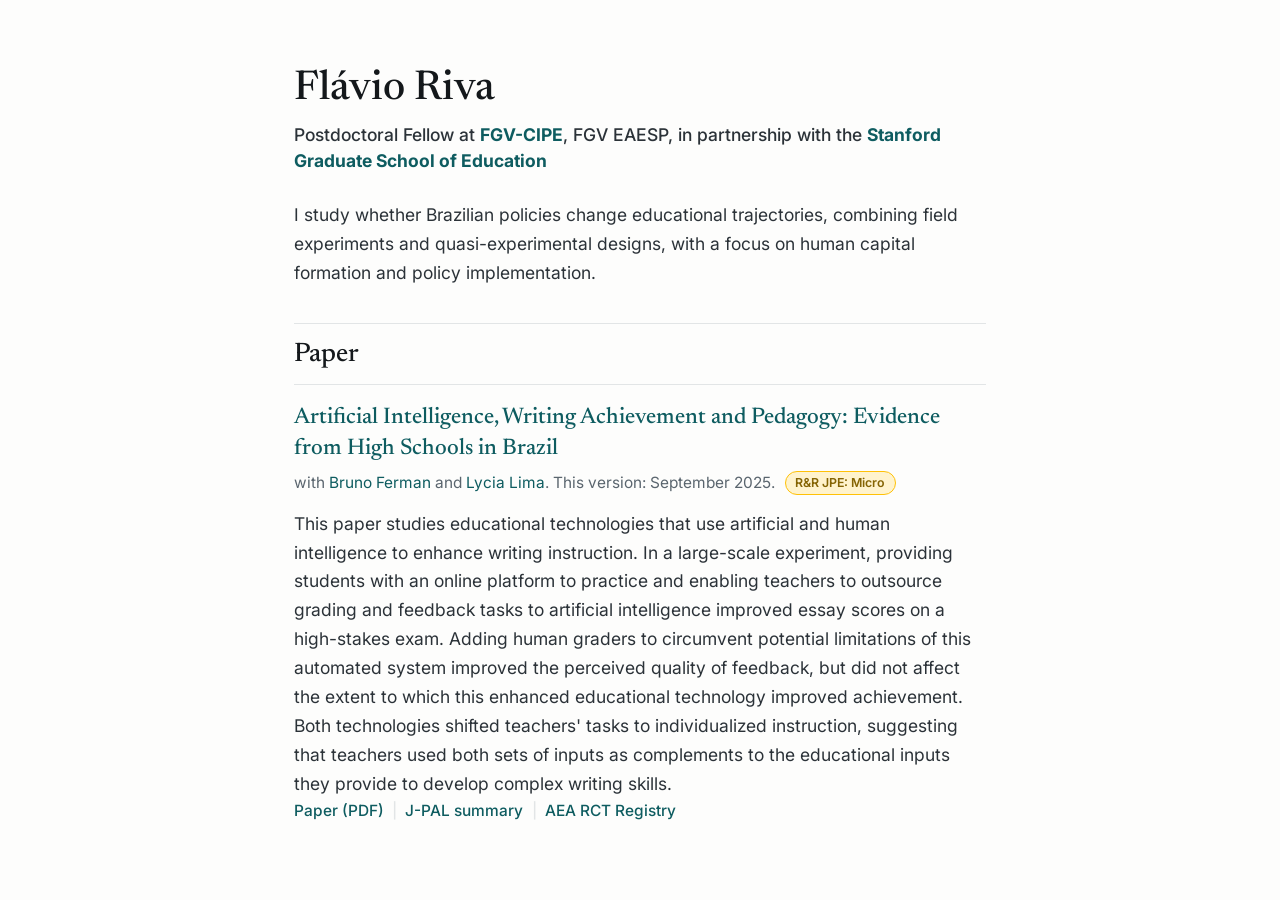
==== gse/index.html @ d87bec22 "gse page Co-Authored-By: Claude Opus 5.5 <noreply@anthropic.com>" ====
<!DOCTYPE html>
<html lang="en" data-lang="en" data-read="day">
<head>
<meta charset="utf-8">
<meta name="viewport" content="width=device-width, initial-scale=1">
<title>Flávio Riva | Stanford GSE and FGV-CIPE</title>
<meta name="description" content="Flávio Riva, postdoctoral fellow at FGV-CIPE in partnership with the Stanford Graduate School of Education. Artificial Intelligence, Writing Achievement and Pedagogy.">
<link rel="icon" href="../favicon.svg" type="image/svg+xml">
<link rel="preconnect" href="https://fonts.googleapis.com">
<link rel="preconnect" href="https://fonts.gstatic.com" crossorigin>
<link rel="stylesheet" href="https://fonts.googleapis.com/css2?family=Inter:wght@400;500;600&family=Newsreader:opsz,wght@6..72,400;6..72,500&display=swap">
<link rel="stylesheet" href="../style.css">
<style>
  /* One-page card: the Stanford GSE fellowship and one paper. */
  .gse { max-width: 720px; margin: 0 auto; padding: 64px 24px 72px; }
  .gse h1 { font: 500 40px/1.15 var(--day-serif, Georgia, serif); color: var(--ink); margin: 0 0 8px; }
  .gse .role { font: 500 17px/1.5 var(--sans); color: var(--text-old); margin: 0 0 26px; }
  .gse .role a, .gse .paper a { color: #0e5c60; text-decoration: none; }
  .gse .role a:hover, .gse .paper a:hover { text-decoration: underline; }
  .gse p { font: 400 17px/1.65 var(--sans); color: var(--text-old); }
  .gse h2 { font: 500 24px/1.25 var(--day-serif, Georgia, serif); color: var(--ink); letter-spacing: 0; text-transform: none; margin: 34px 0 12px; }
  .gse .paper { border-top: 1px solid var(--rule); padding-top: 18px; }
  .gse .title { font: 500 22px/1.35 var(--day-serif, Georgia, serif); margin: 0 0 6px; }
  .gse .meta { font: 400 15px/1.5 var(--sans); color: var(--muted); margin: 0 0 14px; }
  .gse .badge { display: inline-block; font: 600 12px/1 var(--sans); padding: 5px 9px; border-radius: 999px;
    background: #fff3cd; color: #856404; border: 1px solid #ffc107; margin-left: 6px; vertical-align: 1px; }
  .gse .links { font: 500 15px/1.6 var(--sans); }
  .gse .links .sep { color: var(--rule); margin: 0 8px; }
</style>
</head>
<body>
<main class="gse">
  <h1>Flávio Riva</h1>
  <p class="role">Postdoctoral Fellow at <a href="https://eaesp.fgv.br/centros/centro-estudos-implementacao-politicas-educacionais" target="_blank" rel="noopener">FGV-CIPE</a>, FGV EAESP, in partnership with the <a href="https://ed.stanford.edu" target="_blank" rel="noopener">Stanford Graduate School of Education</a></p>

  <p>I study whether Brazilian policies change educational trajectories, combining field experiments and quasi-experimental designs, with a focus on human capital formation and policy implementation.</p>

  <h2>Paper</h2>
  <div class="paper">
    <p class="title"><a href="../papers/ferman_lima_riva_2025_ai_writing_pedagogy.pdf" target="_blank" rel="noopener">Artificial Intelligence, Writing Achievement and Pedagogy: Evidence from High Schools in Brazil</a></p>
    <p class="meta">with <a href="https://sites.google.com/site/brunoferman/home" target="_blank" rel="noopener">Bruno Ferman</a> and <a href="https://scholar.google.com/citations?user=igTAkdwAAAAJ&amp;hl=pt-BR" target="_blank" rel="noopener">Lycia Lima</a>. This version: September 2025. <span class="badge">R&amp;R JPE: Micro</span></p>
    <p>This paper studies educational technologies that use artificial and human intelligence to enhance writing instruction. In a large-scale experiment, providing students with an online platform to practice and enabling teachers to outsource grading and feedback tasks to artificial intelligence improved essay scores on a high-stakes exam. Adding human graders to circumvent potential limitations of this automated system improved the perceived quality of feedback, but did not affect the extent to which this enhanced educational technology improved achievement. Both technologies shifted teachers' tasks to individualized instruction, suggesting that teachers used both sets of inputs as complements to the educational inputs they provide to develop complex writing skills.</p>
    <p class="links"><a href="../papers/ferman_lima_riva_2025_ai_writing_pedagogy.pdf" target="_blank" rel="noopener">Paper (PDF)</a><span class="sep">|</span><a href="https://www.povertyactionlab.org/evaluation/impact-artificial-intelligence-learning-brazil" target="_blank" rel="noopener">J-PAL summary</a><span class="sep">|</span><a href="https://www.socialscienceregistry.org/trials/3729" target="_blank" rel="noopener">AEA RCT Registry</a></p>
  </div>
</main>
</body>
</html>
---- style.css ----
/* Layout: sticky identity sidebar beside one reading column (sebotero.github.io); Noto Sans
   throughout (gautam-rao.com). Entries follow the Google Site: bold blue title, coauthors,
   status line, "Other materials" links in red and "Media coverage" links in green, separated
   by bars; numbering as on psantanna.com ([WP6] ... [WP1], [2] ... [1]). Tags are coloured by area. No italics anywhere. */
:root {
  --bg: #f4f7fa; --side: #e6ecf3; --ink: #1b2230; --ink-2: #384152; --muted: #5d6879; --rule: #d9e0e9;
  --text-old: #3e4757; --title: #1155cc; --coauth: #0b5394; --mat: #cc0000; --media: #38761d; --navy: #1e325c;
  /* Areas */
  --lab: #b52e2f; --hea: #006ea0; --edu: #467a37; --ec: #c3611d; --vio: #a73946; --age: #1e325c;
  /* Program colours, from each program's logo: Primeira Infância Melhor, Programa Saúde na Escola, Saúde da Família */
  --pim: #eb1587; --pse: #1e7b34; --fhp: #e0482b; --emti: #006e46; /* Piauí paper: link green of the paper and its figures */
  --rr-bg: #fff3cd; --rr-fg: #856404; --rr-bd: #ffc107; --dr-bg: #e3e8fa; --dr-fg: #2c3f9e; --dr-bd: #b4c0f0;
  --so-bg: #eef0f3; --so-fg: #4a5360; --so-bd: #d5d9df; --fi-bg: #e4eedf; --fi-fg: #2f5524; --fi-bd: #b5cfaa;
  --serif: Georgia, serif;
  --sans: "Noto Sans", "Helvetica Neue", Helvetica, Arial, sans-serif;
  color-scheme: light;
}
@media (prefers-color-scheme: dark) {
  :root { --bg: #121417; --side: #1a1d21; --ink: #e8e9eb; --ink-2: #c6cad0; --muted: #98a0aa; --rule: #2c3036;
          --text-old: #c6cad0; --title: #8ab4f8; --coauth: #9cc3ef; --mat: #ff8a80; --media: #81c995; --navy: #aebde3;
          --lab: #f08a8b; --hea: #5fb7e0; --edu: #8cc47a; --ec: #f0a060; --vio: #e38a95; --age: #aebde3; --pim: #f472b6; --emti: #a0cd96; --pse: #6fcf84; --fhp: #ff8a65;
          --rr-bg: #3a3112; --rr-fg: #f3d27a; --rr-bd: #8a6d1a; --dr-bg: #1c2550; --dr-fg: #b4c0f0; --dr-bd: #3a4fa8;
          --so-bg: #23272d; --so-fg: #b4bcc6; --so-bd: #3a4049; --fi-bg: #1d2e18; --fi-fg: #a8d197; --fi-bd: #3f6633; color-scheme: dark; }
}
* { box-sizing: border-box; }
html { -webkit-text-size-adjust: 100%; scroll-behavior: smooth; }
/* Whole page scaled on desktop (text, sidebar, photo and column together): 1.1 x 15/16, i.e. 10% larger and then one point smaller; phones keep their own layout. */
@media (min-width: 861px) { body { zoom: 1.03; } }
body { margin: 0; background: var(--bg); color: var(--ink); font: 16px/1.6 var(--sans); font-style: normal; }
/* Type after cristobalotero.com: Roboto bold for the name (after flavia-leite.github.io), Lato bold for paper titles, Noto Sans for everything else. */
h2, .tags, .badge, .tg, .lang-toggle, .num, .legend, .updated, .art-credit { font-family: var(--sans); }
i, em, cite { font-style: normal; }
a { color: var(--title); text-decoration: none; }
/* Links to papers on a named program: the program's colour and a small logo before the title */
a.pim, .bio a.pim, .ptitle a.pim { color: var(--pim); }
a.pse, .bio a.pse, .ptitle a.pse { color: var(--pse); }
a.fhp, .bio a.fhp, .ptitle a.fhp { color: var(--fhp); }
a.emti, .bio a.emti, .ptitle a.emti { color: var(--emti); }
.pim-logo, .prog-logo { height: 1.1em; width: auto; vertical-align: -0.2em; margin-right: 0.3em; }
a:hover { text-decoration: underline; text-underline-offset: 3px; }
a:focus-visible, button:focus-visible { outline: 2px solid var(--title); outline-offset: 2px; border-radius: 2px; }
p { margin: 0; }
b, strong { font-weight: 700; }

.wrap { display: grid; grid-template-columns: 280px minmax(0, 1fr); min-height: 100vh; }
.side { background: var(--side); border-right: 1px solid var(--rule); }
.side-inner { position: sticky; top: 0; padding: 44px 28px 32px; z-index: 1; display: grid; gap: 14px; }
/* Name set like flavia-leite.github.io: Roboto bold. */
.name { font: 700 30px/1.15 "Roboto", var(--sans); margin: 0; color: var(--ink); }
.name .nw { white-space: nowrap; }
.role { font-size: 14px; line-height: 1.45; color: var(--ink-2); }
.role a { font-weight: 700; color: var(--coauth); }
.role.muted { color: var(--muted); }
/* The hand-drawn stairs (ink lines only, no paper edge) at the top right of the reading column,
   where a portrait would usually sit; the edges fade into the page. */
/* Portrait in a round bubble with a soft lift (after flavia-leite.github.io), top right of the text. */
.portrait { width: 150px; height: 150px; object-fit: cover; object-position: 50% 22%; border-radius: 50%;
  margin: 0 0 6px; box-shadow: 0 2px 5px rgba(0,0,0,.16), 0 2px 10px rgba(0,0,0,.12); }
/* The original ink-and-wash drawing closes the page. */
.art { margin: 64px 0 0; max-width: 480px; }
/* The portrait now closes the page, after the drawing. */
.portrait-end { margin: 28px 0 0; }
.portrait-end .portrait { margin: 0; }
.art img { width: 100%; height: auto; display: block; border-radius: 2px; }
.art figcaption { margin-top: 6px; font: 12px/1.4 var(--sans); color: var(--muted); }
.art figcaption a { color: var(--muted); text-decoration: underline; text-decoration-color: var(--rule); }
.sections { display: grid; gap: 4px; margin-top: 10px; font-size: 14.5px; }
.sections a { color: var(--ink-2); font-weight: 500; }
.sections a:hover { color: var(--title); }
.lang-toggle { margin-top: 12px; font: 600 13px/1.35 var(--sans); color: var(--navy); background: transparent;
  border: 1px solid var(--navy); border-radius: 6px; padding: 7px 10px; cursor: pointer; text-align: left; }
.lang-toggle:hover { background: var(--navy); color: var(--bg); }
.updated { margin-top: 18px; font-size: 12.5px; color: var(--muted); }

.content { padding: 52px 56px 64px; max-width: 968px; /* wide enough for every working-paper and publication title on one line */ }
.contact { display: flex; flex-wrap: wrap; gap: 6px 10px; font-size: 15px; color: var(--muted); }
.contact a { font-weight: 500; }
/* Main text as on the old sites (Google Site, flavioriva-policy.github.io/site): Noto Sans, regular
   weight, soft grey, links in regular-weight blue, no bold. */
.bio { margin-top: 22px; display: grid; gap: 12px; font: 400 16.5px/1.6 var(--sans); color: var(--text-old); }
.bio a { font-weight: 600; color: var(--title); }
/* Main projects as a short bulleted list closing the bio. */
.current ul { margin: 6px 0 0; padding-left: 20px; display: grid; gap: 4px; }
.current li::marker { color: var(--muted); }

/* Area legend */
.legend { margin-top: 18px; display: flex; flex-wrap: wrap; align-items: center; gap: 6px 14px; font-size: 13px; color: var(--muted); }
.legend .k { display: inline-flex; align-items: center; gap: 6px; color: var(--ink-2); font: 500 13px/1.6 var(--sans);
  background: none; border: 1px solid transparent; border-radius: 999px; padding: 0 8px 0 6px; cursor: pointer; }
.legend .k::before { content: ""; width: 10px; height: 10px; border-radius: 50%; background: var(--c); }
.legend .k:hover { border-color: color-mix(in srgb, var(--c) 45%, transparent); }
.legend .k.on { color: #fff; background: var(--c); }
.legend .k.on::before { background: #fff; }
/* Filter: tags are clickable; the active one is filled in its area colour. */
.tags > span { cursor: pointer; transition: background-color .12s, color .12s; }
.tags > span:hover { background: color-mix(in srgb, var(--c) 18%, transparent); }
.tags > span:focus-visible { outline: 2px solid var(--c); outline-offset: 1px; }
.tags > span.on { background: var(--c); color: #fff; border-color: var(--c); }
.filterbar { position: sticky; top: 0; z-index: 2; margin-top: 16px; padding: 8px 12px; background: var(--side); border: 1px solid var(--rule);
  border-radius: 6px; font: 14px/1.5 var(--sans); color: var(--ink-2); display: flex; flex-wrap: wrap; align-items: center; gap: 4px 8px; }
.filterbar[hidden] { display: none; }
.ftag { color: var(--c, var(--navy)); font-weight: 700; }
.fclear { margin-left: auto; font: 600 13px/1.4 var(--sans); color: var(--navy); background: none; border: 1px solid var(--rule); border-radius: 999px; padding: 2px 10px; cursor: pointer; }
.fclear:hover { border-color: var(--navy); }
section[hidden], ol.papers > li[hidden] { display: none; }

h2 { font: 700 13px/1.3 var(--sans); letter-spacing: 0.12em; text-transform: uppercase; color: var(--navy);
     margin: 52px 0 20px; padding-top: 14px; border-top: 1px solid var(--rule); }
.h2note { text-transform: none; letter-spacing: 0; font-weight: 400; margin-left: 6px; color: var(--muted); }
section { scroll-margin-top: 16px; }

/* Entries */
ol.papers { list-style: none; margin: 0; padding: 0; display: grid; gap: 24px; }
ol.papers > li { padding-left: 14px; border-left: 3px solid var(--c, var(--rule)); }
.a-lab { --c: var(--lab); } .a-hea { --c: var(--hea); } .a-edu { --c: var(--edu); } .a-ec { --c: var(--ec); } .a-vio { --c: var(--vio); }
.ptitle { font: 700 16.5px/1.4 "Lato", var(--sans); }
.ptitle a, .ptitle .nolink { color: var(--title); }
.ptitle .nolink { color: var(--ink); }
.num { color: var(--muted); font-weight: 600; margin-right: 4px; font-variant-numeric: tabular-nums; }
.by, .status, .mat, .media { font-size: 14.5px; line-height: 1.55; color: var(--ink-2); margin-top: 2px; }
.by a { color: var(--coauth); font-weight: 500; }
.status .venue { font-weight: 600; color: var(--ink); }
.mat b, .media b { font-weight: 500; color: var(--ink-2); }
.mat a { color: var(--mat); font-weight: 700; }
.media a { color: var(--media); font-weight: 700; }
.sep { color: var(--muted); margin: 0 6px; }
.en-sub { font-size: 14px; color: var(--muted); margin-top: 2px; }

.badge { display: inline-block; font-size: 12px; font-weight: 700; line-height: 1.5; padding: 0 8px; border-radius: 12px; border: 1px solid; margin-left: 6px; vertical-align: 1px; white-space: nowrap; }
.badge-rr { background: var(--rr-bg); color: var(--rr-fg); border-color: var(--rr-bd); }
.badge-draft { background: var(--dr-bg); color: var(--dr-fg); border-color: var(--dr-bd); }
.badge-soon { background: var(--so-bg); color: var(--so-fg); border-color: var(--so-bd); }
.badge-final { background: var(--fi-bg); color: var(--fi-fg); border-color: var(--fi-bd); }

.tags { margin-top: 7px; display: flex; flex-wrap: wrap; gap: 6px; }
.tags > span { --c: var(--age); font-size: 12px; line-height: 1.5; font-weight: 600; color: var(--c); border: 1px solid color-mix(in srgb, var(--c) 40%, transparent);
  background: color-mix(in srgb, var(--c) 9%, transparent); border-radius: 999px; padding: 0 9px; }
.tags > span.t-age { background: transparent; font-weight: 500; }
.tags > .t-lab { --c: var(--lab); } .tags > .t-hea { --c: var(--hea); } .tags > .t-edu { --c: var(--edu); } .tags > .t-ec { --c: var(--ec); } .tags > .t-vio { --c: var(--vio); }

.toggles { margin-top: 6px; display: flex; flex-wrap: wrap; gap: 4px 14px; }
.tg { font: 600 14px/1.5 var(--sans); color: var(--muted); background: none; border: 0; padding: 0; cursor: pointer; }
.tg:hover, .tg[aria-expanded="true"] { color: var(--c, var(--title)); }
.panel { margin: 6px 0 4px; }
.blurb { font-size: 15px; line-height: 1.6; color: var(--ink); background: color-mix(in srgb, var(--c, var(--title)) 6%, transparent); border-radius: 4px; padding: 8px 12px; }
.abstract { font-size: 14px; line-height: 1.6; text-align: justify; color: var(--ink-2); }

ul.plain { list-style: none; margin: 0; padding: 0; display: grid; gap: 16px; }

.foot { margin-top: 64px; padding-top: 14px; border-top: 1px solid var(--rule); font-size: 13.5px; color: var(--muted); }
.foot a { color: var(--muted); font-weight: 600; }

/* Language */
html[data-lang="en"] .pt, html[data-lang="pt"] .en { display: none !important; }
html[data-lang="pt"] .en-sub { display: none; }
.sections-flow { display: flex; flex-direction: column; }
html[data-lang="pt"] #policy-reports { order: -1; }
html[data-lang="en"] .sections a.pt-first, html[data-lang="pt"] .sections a.en-last { display: none; }

@media (max-width: 860px) {
  .wrap { grid-template-columns: minmax(0, 1fr); }
  .side { border-right: 0; border-bottom: 1px solid var(--rule); }
  .side-inner { position: static; padding: 28px 16px 22px; grid-template-columns: minmax(0, 1fr) 110px; column-gap: 16px; }
  .side-inner > * { grid-column: 1; }
  .art { margin-top: 48px; }
  .side-inner > .portrait { grid-column: 2; grid-row: 1 / span 3; width: 96px; height: 96px; margin: 0; }
  .sections { display: flex; flex-wrap: wrap; gap: 4px 16px; grid-column: 1 / -1; }
  .lang-toggle { grid-column: 1 / -1; justify-self: start; }
  .updated { display: none; }
  .content { padding: 28px 16px 48px; }
}
@media (prefers-reduced-motion: reduce) { html { scroll-behavior: auto; } }

/* Tags, the Areas legend and the filter bar are hidden for now (delete this rule to bring them back). */
.tags, .legend, .filterbar { display: none !important; }
/* "In short" summaries hidden for now; the Abstract toggle stays. */
.tg[data-p="q"], .panel[data-p="q"] { display: none !important; }
/* Consulting paragraph (Portuguese only), at the very end after the drawing; set like the bio. */
.closing { margin-top: 36px; font: 400 16.5px/1.6 var(--sans); color: var(--text-old); }
.closing a { font-weight: 600; color: var(--title); }
/* Plataforma Impacto (Portuguese only), the last section of the page; set like the bio. */
.plataforma { margin-top: 40px; display: grid; gap: 10px; }
.plataforma p { font: 400 16.5px/1.6 var(--sans); color: var(--text-old); margin: 0; }
.plataforma a { font-weight: 600; color: var(--title); }
/* Two screenshots of Plataforma Impacto (landing page and one evaluation entry), side by side. */
.plataforma-figs { display: grid; grid-template-columns: 1fr 1fr; gap: 16px; margin-top: 8px; }
.plataforma-figs figure { margin: 0; }
.plataforma-figs img { width: 100%; height: auto; display: block; border: 1px solid var(--rule); border-radius: 4px; }
.plataforma-figs figcaption { margin-top: 6px; font: 12.5px/1.45 var(--sans); color: var(--muted); }
@media (max-width: 860px) { .plataforma-figs { grid-template-columns: 1fr; } }
/* Letrus wordmark before the Letrus paper (same idea as the PIM footprints); inverted in dark mode. */
.letrus-logo { height: 1.35em; width: auto; vertical-align: -0.38em; margin-right: 0.3em; }
@media (prefers-color-scheme: dark) { :root:not([data-theme="light"]) .letrus-logo { filter: invert(1); } }
:root[data-theme="dark"] .letrus-logo { filter: invert(1); }

/* ---- Top-bar layout (after michelszklo.com): navy bar with name and section links, then a wide banner. ---- */
:root { --bar: #2c3e50; --bar-ink: #eef2f6; }
.wrap { display: block; min-height: 0; }
.side { position: sticky; top: 0; z-index: 30; background: var(--bar); border: 0; box-shadow: 0 1px 5px rgba(0, 0, 0, .18); }
.side-inner { position: static; display: flex; flex-wrap: wrap; align-items: center; gap: 6px 22px;
  padding: 12px max(24px, calc((100% - 968px) / 2 + 56px)); }
.side .name { color: #fff; font-size: 24px; margin-right: auto; }
.side .role, .side .updated { display: none; }
.side .sections { display: flex; flex-wrap: wrap; gap: 4px 18px; margin: 0; font-size: 14.5px; }
.side .sections a { color: var(--bar-ink); font-weight: 500; }
.side .sections a:hover { color: #fff; text-decoration: underline; }
.side .lang-toggle { margin: 0 0 0 auto; color: #fff; border-color: rgba(255, 255, 255, .6); padding: 5px 9px; }
.side .lang-toggle:hover { background: #fff; color: var(--bar); }
.banner { margin: 0; height: 230px; overflow: hidden; background: var(--side); }
.banner img { width: 100%; height: 100%; object-fit: cover; object-position: 50% 45%; display: block; }
.content { margin: 0 auto; }
.art { display: none; }   /* the drawing is now the banner */
@media (max-width: 860px) {
  .side-inner { display: flex; padding: 10px 16px; gap: 6px 14px; }
  .side .name { font-size: 20px; width: 100%; }
  .side .sections { gap: 2px 14px; font-size: 13.5px; }
  .banner { height: 140px; }
  .side { position: static; }   /* on phones the bar scrolls away with the page */
}
/* LAPP illustration (Portuguese page only), after the paragraph on earlier work. */
.lapp-fig { margin: 4px 0 6px; display: grid; gap: 8px; max-width: 560px; }
.lapp-fig .lapp-logo { width: 150px; height: auto; }
.lapp-fig .lapp-slide { width: 100%; height: auto; border-radius: 4px; border: 1px solid var(--rule); }
.lapp-fig figcaption { font: 12.5px/1.45 var(--sans); color: var(--muted); }

/* ---- Daylight reading (button in the top bar), after aleisantos.com by day:
   near-white page, dark ink, one deep teal for links, Newsreader for headings and titles, Inter for text.
   Overrides the dark scheme too, so the page reads the same at any hour. ---- */
:root[data-read="day"] {
  --bg: #fdfdfc; --side: #f4f5f4; --ink: #14181b; --ink-2: #2b3238; --muted: #5a656e; --rule: #e2e5e6;
  --text-old: #2b3238; --title: #0e5c60; --coauth: #0e5c60; --navy: #0e5c60; --mat: #0e5c60; --media: #0e5c60;
  --bar: #fdfdfc; --bar-ink: #5a656e;
  --pim: #eb1587; --pse: #1e7b34; --fhp: #e0482b; --emti: #006e46;
  --sans: "Inter", -apple-system, "Segoe UI", Roboto, Arial, sans-serif;
  --day-serif: "Newsreader", Georgia, "Times New Roman", serif;
  color-scheme: light;
}
:root[data-read="day"] body { font-size: 17px; line-height: 1.65; }
:root[data-read="day"] .bio { font-size: 17px; line-height: 1.65; }
:root[data-read="day"] .bio a, :root[data-read="day"] .ptitle a { font-weight: 500; }
:root[data-read="day"] .ptitle { font: 500 19px/1.35 var(--day-serif); }
:root[data-read="day"] h2 { font: 500 26px/1.25 var(--day-serif); letter-spacing: 0; text-transform: none; color: var(--ink); }
:root[data-read="day"] .side { background: color-mix(in srgb, #fdfdfc 92%, transparent); backdrop-filter: blur(6px);
  box-shadow: none; border-bottom: 1px solid #e2e5e6; }
:root[data-read="day"] .side .name { color: #14181b; font: 500 24px/1.15 var(--day-serif); }
:root[data-read="day"] .side .sections a { color: #5a656e; }
:root[data-read="day"] .side .sections a:hover { color: #0e5c60; text-decoration: none; }
:root[data-read="day"] .side .lang-toggle { color: #0e5c60; border-color: #cdd2d4; }
:root[data-read="day"] .side .lang-toggle:hover { background: #e4f0f0; color: #0a4548; }
:root[data-read="day"] .letrus-logo { filter: none !important; }
/* The button itself: same shape as the language button. */
.side .read-toggle { margin: 0; }
.side .read-toggle[aria-pressed="true"] { background: #e4f0f0; color: #0a4548; border-color: #0e5c60; }
/* Sun icon only, as on aleisantos.com; the label stays for screen readers and the tooltip. */
.side .read-toggle { display: inline-flex; align-items: center; gap: 6px; }
.side .read-toggle svg { flex: none; }
.side .read-toggle span { position: absolute; width: 1px; height: 1px; overflow: hidden; clip: rect(0 0 0 0); }
.side .read-toggle { padding: 5px 7px; }
/* The sun sits at the bar's right edge, outside the content column, so the row of links keeps its width. */
.side .read-toggle { position: absolute; right: 16px; top: 50%; transform: translateY(-50%); margin: 0; }
@media (max-width: 860px) { .side { position: relative; } .side .read-toggle { top: 12px; transform: none; } }

/* Claudia de Públicas: the seven components as a row of numbered circles, in the slides' orange. */
.claudia { --cl: #ed5635; }
.claudia-etapas { list-style: none; display: flex; flex-wrap: wrap; gap: 10px 18px; padding: 0; margin: 6px 0 14px; }
.claudia-etapas li { display: flex; align-items: center; gap: 7px; font: 500 13.5px/1.3 var(--sans); color: var(--ink-2); }
.claudia-etapas b { display: inline-grid; place-items: center; width: 30px; height: 30px; border-radius: 50%;
  background: var(--cl); color: #fff; font: 700 11.5px/1 var(--sans); flex: none; }

.claudia-fig { margin: 4px 0 8px; }
.claudia-fig img { width: 100%; max-width: 760px; height: auto; display: block; }

/* "Before Imds" / "Antes do Imds": the earlier career folds behind a small button. */
details.before { margin: 0; }
details.before > summary { display: inline-flex; align-items: center; gap: 6px; cursor: pointer; list-style: none;
  font: 600 13px/1.3 var(--sans); color: var(--title); border: 1px solid var(--rule); border-radius: 999px; padding: 5px 12px; }
details.before > summary::-webkit-details-marker { display: none; }
details.before > summary::before { content: "+"; font-weight: 700; }
details.before[open] > summary::before { content: "\2212"; }
details.before > summary:hover { border-color: var(--title); }
details.before > p, details.before > figure { margin-top: 10px; }
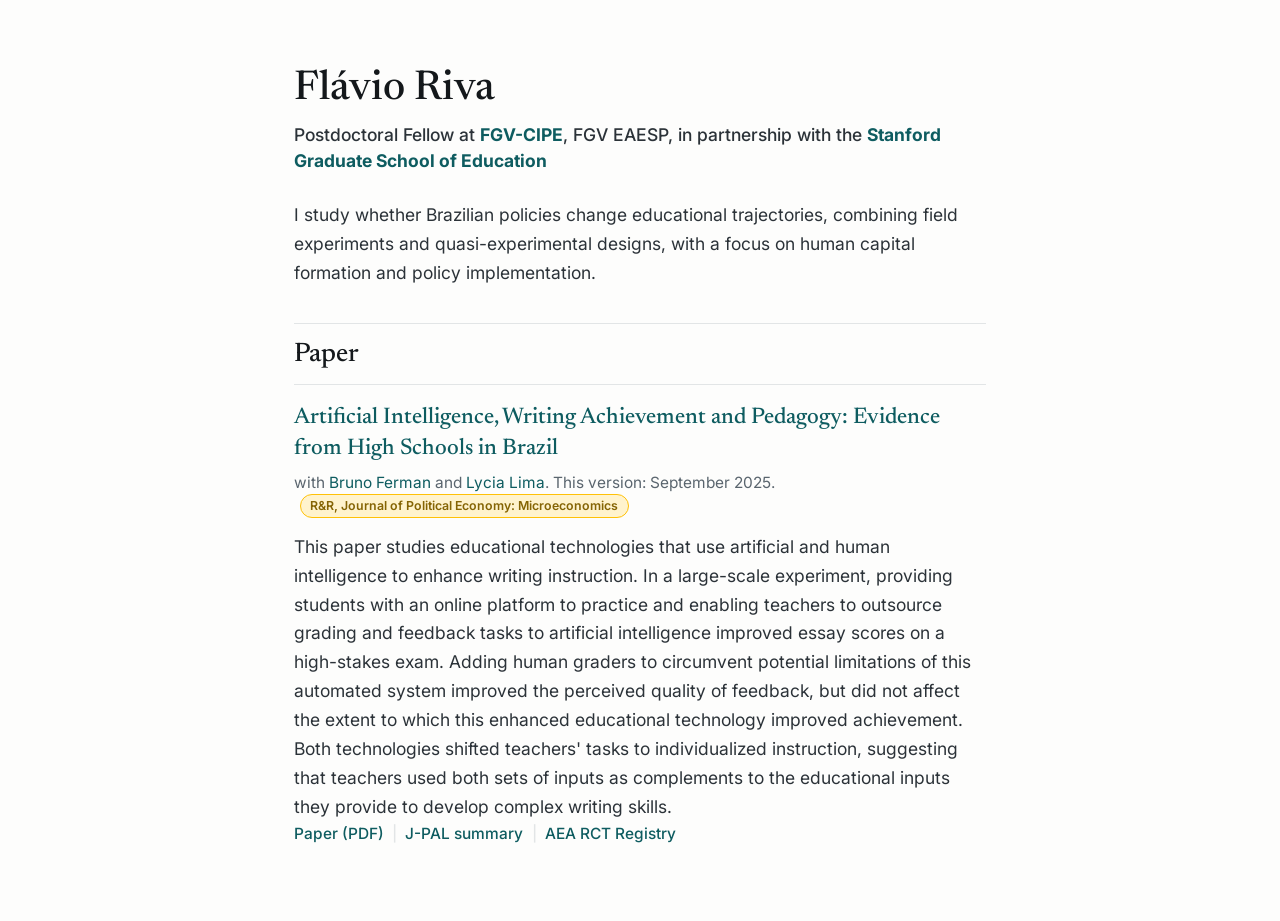
==== commit 8bbe569e: "Letrus badge: R&R, Journal of Political Economy: Microeconomics Co-Authored-By: Claude Opus 5.5 <nor" ====
--- a/gse/index.html
+++ b/gse/index.html
@@ -38,7 +38,7 @@
   <h2>Paper</h2>
   <div class="paper">
     <p class="title"><a href="../papers/ferman_lima_riva_2025_ai_writing_pedagogy.pdf" target="_blank" rel="noopener">Artificial Intelligence, Writing Achievement and Pedagogy: Evidence from High Schools in Brazil</a></p>
-    <p class="meta">with <a href="https://sites.google.com/site/brunoferman/home" target="_blank" rel="noopener">Bruno Ferman</a> and <a href="https://scholar.google.com/citations?user=igTAkdwAAAAJ&amp;hl=pt-BR" target="_blank" rel="noopener">Lycia Lima</a>. This version: September 2025. <span class="badge">R&amp;R JPE: Micro</span></p>
+    <p class="meta">with <a href="https://sites.google.com/site/brunoferman/home" target="_blank" rel="noopener">Bruno Ferman</a> and <a href="https://scholar.google.com/citations?user=igTAkdwAAAAJ&amp;hl=pt-BR" target="_blank" rel="noopener">Lycia Lima</a>. This version: September 2025. <span class="badge">R&amp;R, Journal of Political Economy: Microeconomics</span></p>
     <p>This paper studies educational technologies that use artificial and human intelligence to enhance writing instruction. In a large-scale experiment, providing students with an online platform to practice and enabling teachers to outsource grading and feedback tasks to artificial intelligence improved essay scores on a high-stakes exam. Adding human graders to circumvent potential limitations of this automated system improved the perceived quality of feedback, but did not affect the extent to which this enhanced educational technology improved achievement. Both technologies shifted teachers' tasks to individualized instruction, suggesting that teachers used both sets of inputs as complements to the educational inputs they provide to develop complex writing skills.</p>
     <p class="links"><a href="../papers/ferman_lima_riva_2025_ai_writing_pedagogy.pdf" target="_blank" rel="noopener">Paper (PDF)</a><span class="sep">|</span><a href="https://www.povertyactionlab.org/evaluation/impact-artificial-intelligence-learning-brazil" target="_blank" rel="noopener">J-PAL summary</a><span class="sep">|</span><a href="https://www.socialscienceregistry.org/trials/3729" target="_blank" rel="noopener">AEA RCT Registry</a></p>
   </div>
--- a/style.css
+++ b/style.css
@@ -8,7 +8,7 @@
   /* Areas */
   --lab: #b52e2f; --hea: #006ea0; --edu: #467a37; --ec: #c3611d; --vio: #a73946; --age: #1e325c;
   /* Program colours, from each program's logo: Primeira Infância Melhor, Programa Saúde na Escola, Saúde da Família */
-  --pim: #eb1587; --pse: #1e7b34; --fhp: #e0482b; --emti: #006e46; /* Piauí paper: link green of the paper and its figures */
+  --pim: #eb1587; --pse: #1e7b34; --fhp: #104878; --emti: #006e46; /* Piauí paper: link green of the paper and its figures */
   --rr-bg: #fff3cd; --rr-fg: #856404; --rr-bd: #ffc107; --dr-bg: #e3e8fa; --dr-fg: #2c3f9e; --dr-bd: #b4c0f0;
   --so-bg: #eef0f3; --so-fg: #4a5360; --so-bd: #d5d9df; --fi-bg: #e4eedf; --fi-fg: #2f5524; --fi-bd: #b5cfaa;
   --serif: Georgia, serif;
@@ -18,7 +18,7 @@
 @media (prefers-color-scheme: dark) {
   :root { --bg: #121417; --side: #1a1d21; --ink: #e8e9eb; --ink-2: #c6cad0; --muted: #98a0aa; --rule: #2c3036;
           --text-old: #c6cad0; --title: #8ab4f8; --coauth: #9cc3ef; --mat: #ff8a80; --media: #81c995; --navy: #aebde3;
-          --lab: #f08a8b; --hea: #5fb7e0; --edu: #8cc47a; --ec: #f0a060; --vio: #e38a95; --age: #aebde3; --pim: #f472b6; --emti: #a0cd96; --pse: #6fcf84; --fhp: #ff8a65;
+          --lab: #f08a8b; --hea: #5fb7e0; --edu: #8cc47a; --ec: #f0a060; --vio: #e38a95; --age: #aebde3; --pim: #f472b6; --emti: #a0cd96; --pse: #6fcf84; --fhp: #8ab8de;
           --rr-bg: #3a3112; --rr-fg: #f3d27a; --rr-bd: #8a6d1a; --dr-bg: #1c2550; --dr-fg: #b4c0f0; --dr-bd: #3a4fa8;
           --so-bg: #23272d; --so-fg: #b4bcc6; --so-bd: #3a4049; --fi-bg: #1d2e18; --fi-fg: #a8d197; --fi-bd: #3f6633; color-scheme: dark; }
 }
@@ -36,7 +36,7 @@
 a.pse, .bio a.pse, .ptitle a.pse { color: var(--pse); }
 a.fhp, .bio a.fhp, .ptitle a.fhp { color: var(--fhp); }
 a.emti, .bio a.emti, .ptitle a.emti { color: var(--emti); }
-.pim-logo, .prog-logo { height: 1.1em; width: auto; vertical-align: -0.2em; margin-right: 0.3em; }
+.pim-logo, .prog-logo { height: 1.1em; width: auto; vertical-align: -0.2em; margin-left: 0.15em; }
 a:hover { text-decoration: underline; text-underline-offset: 3px; }
 a:focus-visible, button:focus-visible { outline: 2px solid var(--title); outline-offset: 2px; border-radius: 2px; }
 p { margin: 0; }
@@ -82,6 +82,10 @@
 /* Main projects as a short bulleted list closing the bio. */
 .current ul { margin: 6px 0 0; padding-left: 20px; display: grid; gap: 4px; }
 .current li::marker { color: var(--muted); }
+/* All links in the list in the bio blue (program colours are kept in the Research section); slides on a line below each title. */
+.bio .current a, .bio .current a.pim, .bio .current a.pse, .bio .current a.fhp, .bio .current a.emti { color: var(--title); }
+.current .cur-mat { display: block; font-size: 14.5px; line-height: 1.5; }
+.bio .current .cur-mat a { font-weight: 500; }
 
 /* Area legend */
 .legend { margin-top: 18px; display: flex; flex-wrap: wrap; align-items: center; gap: 6px 14px; font-size: 13px; color: var(--muted); }
@@ -189,7 +193,7 @@
 .plataforma-figs figcaption { margin-top: 6px; font: 12.5px/1.45 var(--sans); color: var(--muted); }
 @media (max-width: 860px) { .plataforma-figs { grid-template-columns: 1fr; } }
 /* Letrus wordmark before the Letrus paper (same idea as the PIM footprints); inverted in dark mode. */
-.letrus-logo { height: 1.35em; width: auto; vertical-align: -0.38em; margin-right: 0.3em; }
+.letrus-logo { height: 1.35em; width: auto; vertical-align: -0.38em; margin-left: 0.15em; }
 @media (prefers-color-scheme: dark) { :root:not([data-theme="light"]) .letrus-logo { filter: invert(1); } }
 :root[data-theme="dark"] .letrus-logo { filter: invert(1); }
 
@@ -206,7 +210,7 @@
 .side .sections a:hover { color: #fff; text-decoration: underline; }
 .side .lang-toggle { margin: 0 0 0 auto; color: #fff; border-color: rgba(255, 255, 255, .6); padding: 5px 9px; }
 .side .lang-toggle:hover { background: #fff; color: var(--bar); }
-.banner { margin: 0; height: 230px; overflow: hidden; background: var(--side); }
+.banner { margin: 0; height: 290px; overflow: hidden; background: var(--side); }
 .banner img { width: 100%; height: 100%; object-fit: cover; object-position: 50% 45%; display: block; }
 .content { margin: 0 auto; }
 .art { display: none; }   /* the drawing is now the banner */
@@ -214,7 +218,7 @@
   .side-inner { display: flex; padding: 10px 16px; gap: 6px 14px; }
   .side .name { font-size: 20px; width: 100%; }
   .side .sections { gap: 2px 14px; font-size: 13.5px; }
-  .banner { height: 140px; }
+  .banner { height: 175px; }
   .side { position: static; }   /* on phones the bar scrolls away with the page */
 }
 /* LAPP illustration (Portuguese page only), after the paragraph on earlier work. */
@@ -230,7 +234,7 @@
   --bg: #fdfdfc; --side: #f4f5f4; --ink: #14181b; --ink-2: #2b3238; --muted: #5a656e; --rule: #e2e5e6;
   --text-old: #2b3238; --title: #0e5c60; --coauth: #0e5c60; --navy: #0e5c60; --mat: #0e5c60; --media: #0e5c60;
   --bar: #fdfdfc; --bar-ink: #5a656e;
-  --pim: #eb1587; --pse: #1e7b34; --fhp: #e0482b; --emti: #006e46;
+  --pim: #eb1587; --pse: #1e7b34; --fhp: #104878; --emti: #006e46;
   --sans: "Inter", -apple-system, "Segoe UI", Roboto, Arial, sans-serif;
   --day-serif: "Newsreader", Georgia, "Times New Roman", serif;
   color-scheme: light;
@@ -278,4 +282,9 @@
 details.before > summary::before { content: "+"; font-weight: 700; }
 details.before[open] > summary::before { content: "\2212"; }
 details.before > summary:hover { border-color: var(--title); }
-details.before > p, details.before > figure { margin-top: 10px; }+details.before > p, details.before > figure { margin-top: 10px; }
+/* Link colours that follow the program drawings: PSF in the logo's dark blue (--fhp above), Letrus in the wordmark's grey. */
+:root { --letrus: #4a4a4a; }
+@media (prefers-color-scheme: dark) { :root:not([data-theme="light"]):not([data-read="day"]) { --letrus: #c4c4c4; } }
+a.letrus, .bio a.letrus, .ptitle a.letrus { color: var(--letrus); }
+.bio .current a.letrus { color: var(--title); }
